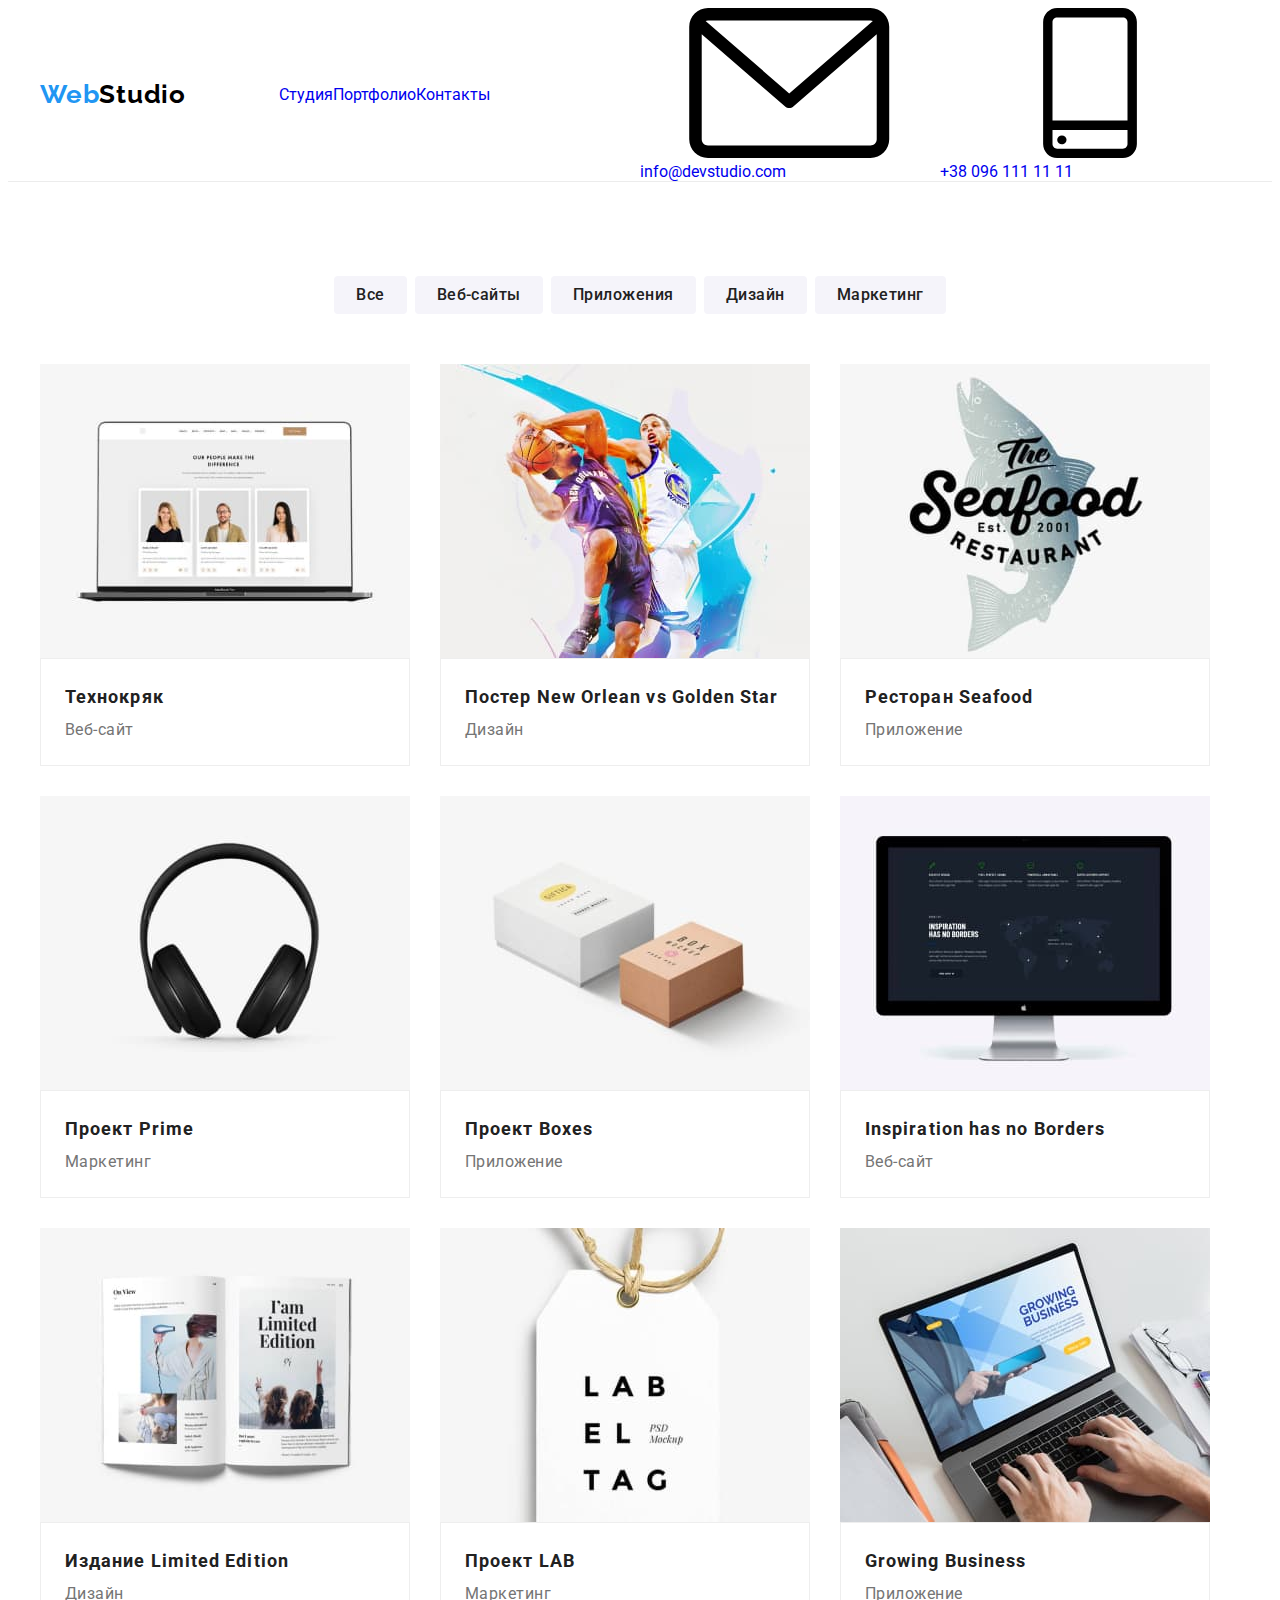
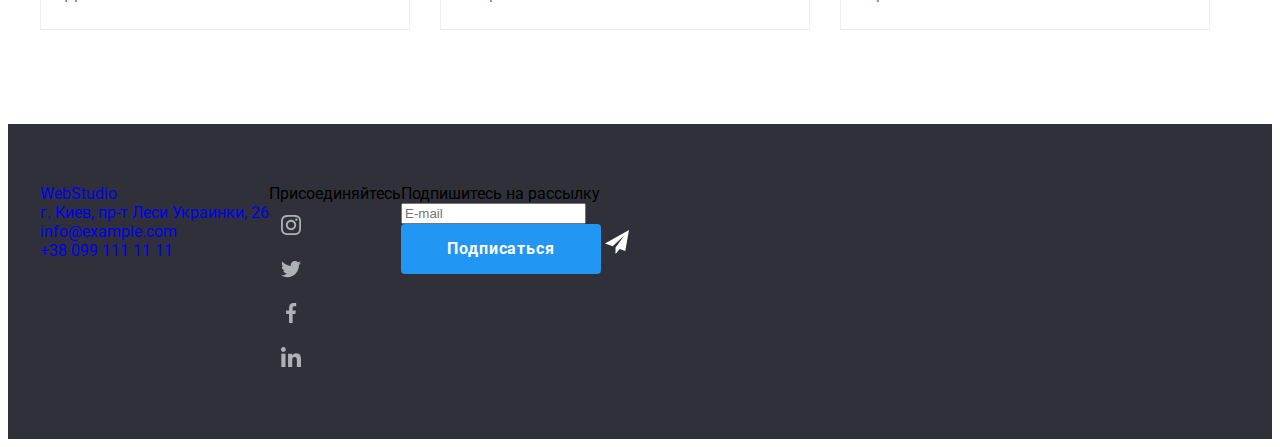
==== portfolio.html @ 77efde76 "gives names to classes according to BEM in index.html" ====
<!DOCTYPE html>
<html lang="en">
  <head>
    <meta charset="UTF-8" />
    <meta name="viewport" content="width=device-width, initial-scale=1.0" />
    <title>Portfolio</title>
    <link rel="preconnect" href="https://fonts.gstatic.com" />
    <link
      href="https://fonts.googleapis.com/css2?family=Raleway:wght@700&family=Roboto:wght@400;500;700;900&display=swap"
      rel="stylesheet"
    />
    <link
      rel="stylesheet"
      href="https://cdnjs.cloudflare.com/ajax/libs/modern-normalize/1.0.0/modern-normalize.min.css"
      integrity="sha512-ISS7cAi1PEhQ8jnbJpJZMd29NlhNj4AWYyLOSp2CE/CsHxTCu+r+t0D2yoJudVrd0/8fTVPUVDzY5Tvli75u/g=="
      crossorigin="anonymous"
    />
    <link rel="stylesheet" href="css/styles.css" />
  </head>
  <body>
    <!--Header-->
    <header class="header">
      <div class="container">
        <nav class="site-nav">
          <a href="index.html" class="logo"><span>Web</span>Studio</a>
          <ul class="site-nav-list">
            <li class="site-nav-list-item">
              <a href="index.html" class="site-nav-link">Студия</a>
            </li>
            <li class="site-nav-list-item">
              <a href="portfolio.html" class="site-nav-link is-current"
                >Портфолио</a
              >
            </li>
            <li class="site-nav-list-item">
              <a href="#" class="site-nav-link">Контакты</a>
            </li>
          </ul>
        </nav>
        <ul class="contact-list">
          <li class="contact-list-item">
            <a href="mailto:info@devstudio.com" class="contact-mail">
              <svg class="contact-icon">
                <use href="./images/sprite.svg#icon-envelope"></use>
              </svg>
              <p>info@devstudio.com</p></a
            >
          </li>
          <li class="contact-list-item">
            <a href="tel:+380961111111" class="contact-num"
              ><svg class="contact-icon">
                <use href="./images/sprite.svg#icon-smartphone"></use>
              </svg>
              <p>+38 096 111 11 11</p></a
            >
          </li>
        </ul>
      </div>
    </header>
    <!--Main-->
    <main class="portfolio-main">
      <!--Our examples of work-->
      <section class="section examples">
        <div class="container">
          <div class="selector-list-wrapper">
            <ul class="selector-list">
              <li class="item">
                <button class="button-selector" type="button">Все</button>
              </li>
              <li class="item">
                <button class="button-selector" type="button">Веб-сайты</button>
              </li>
              <li class="item">
                <button class="button-selector" type="button">
                  Приложения
                </button>
              </li>
              <li class="item">
                <button class="button-selector" type="button">Дизайн</button>
              </li>
              <li class="item">
                <button class="button-selector" type="button">Маркетинг</button>
              </li>
            </ul>
          </div>

          <ul class="examples-list">
            <li class="examples-list-item">
              <a href="#" class="examples-link">
                <div class="examples-link-wrapper">
                  <img
                    src="images/portfolio/poster1.jpg"
                    alt="Ноутбук с открытой страницей веб-сайта"
                    width="370"
                    height="294"
                  />
                  <div class="examples-link-overlay">
                    <p class="examples-link-text">
                      Технокряк это современная площадка распространения
                      коронавируса. Компании используют эту платформу для
                      цифрового шпионажа и атак на защищённые сервера
                      конкурентов.
                    </p>
                  </div>
                </div>

                <div class="examples-description-wrapper">
                  <h2 class="examples-title">Технокряк</h2>
                  <p class="examples-desc">Веб-сайт</p>
                </div>
              </a>
            </li>
            <li class="examples-list-item">
              <a href="#" class="examples-link">
                <div class="examples-link-wrapper">
                  <img
                    src="images/portfolio/poster2.jpg"
                    alt="Баскетболисты"
                    width="370"
                    height="294"
                  />
                  <div class="examples-link-overlay">
                    <p class="examples-link-text">
                      Технокряк это современная площадка распространения
                      коронавируса. Компании используют эту платформу для
                      цифрового шпионажа и атак на защищённые сервера
                      конкурентов.
                    </p>
                  </div>
                </div>

                <div class="examples-description-wrapper">
                  <h2 class="examples-title">
                    Постер New Orlean vs Golden Star
                  </h2>
                  <p class="examples-desc">Дизайн</p>
                </div>
              </a>
            </li>
            <li class="examples-list-item">
              <a href="#" class="examples-link">
                <div class="examples-link-wrapper">
                  <img
                    src="images/portfolio/poster3.jpg"
                    alt="Логотип ресторана"
                    width="370"
                    height="294"
                  />
                  <div class="examples-link-overlay">
                    <p class="examples-link-text">
                      Технокряк это современная площадка распространения
                      коронавируса. Компании используют эту платформу для
                      цифрового шпионажа и атак на защищённые сервера
                      конкурентов.
                    </p>
                  </div>
                </div>

                <div class="examples-description-wrapper">
                  <h2 class="examples-title">Ресторан Seafood</h2>
                  <p class="examples-desc">Приложение</p>
                </div>
              </a>
            </li>
            <li class="examples-list-item">
              <a href="#" class="examples-link">
                <div class="examples-link-wrapper">
                  <img
                    src="images/portfolio/poster4.jpg"
                    alt="Наушники"
                    width="370"
                    height="294"
                  />
                  <div class="examples-link-overlay">
                    <p class="examples-link-text">
                      Технокряк это современная площадка распространения
                      коронавируса. Компании используют эту платформу для
                      цифрового шпионажа и атак на защищённые сервера
                      конкурентов.
                    </p>
                  </div>
                </div>

                <div class="examples-description-wrapper">
                  <h2 class="examples-title">Проект Prime</h2>
                  <p class="examples-desc">Маркетинг</p>
                </div>
              </a>
            </li>
            <li class="examples-list-item">
              <a href="#" class="examples-link">
                <div class="examples-link-wrapper">
                  <img
                    src="images/portfolio/poster5.jpg"
                    alt="Две коробки"
                    width="370"
                    height="294"
                  />
                  <div class="examples-link-overlay">
                    <p class="examples-link-text">
                      Технокряк это современная площадка распространения
                      коронавируса. Компании используют эту платформу для
                      цифрового шпионажа и атак на защищённые сервера
                      конкурентов.
                    </p>
                  </div>
                </div>

                <div class="examples-description-wrapper">
                  <h2 class="examples-title">Проект Boxes</h2>
                  <p class="examples-desc">Приложение</p>
                </div>
              </a>
            </li>
            <li class="examples-list-item">
              <a href="#" class="examples-link">
                <div class="examples-link-wrapper">
                  <img
                    src="images/portfolio/poster6.jpg"
                    alt="Компьтер с открытой страницей веб-сайта"
                    width="370"
                    height="294"
                  />
                  <div class="examples-link-overlay">
                    <p class="examples-link-text">
                      Технокряк это современная площадка распространения
                      коронавируса. Компании используют эту платформу для
                      цифрового шпионажа и атак на защищённые сервера
                      конкурентов.
                    </p>
                  </div>
                </div>

                <div class="examples-description-wrapper">
                  <h2 class="examples-title" lang="eng">
                    Inspiration has no Borders
                  </h2>
                  <p class="examples-desc">Веб-сайт</p>
                </div>
              </a>
            </li>
            <li class="examples-list-item">
              <a href="#" class="examples-link">
                <div class="examples-link-wrapper">
                  <img
                    src="images/portfolio/poster7.jpg"
                    alt="Журнал"
                    width="370"
                    height="294"
                  />
                  <div class="examples-link-overlay">
                    <p class="examples-link-text">
                      Технокряк это современная площадка распространения
                      коронавируса. Компании используют эту платформу для
                      цифрового шпионажа и атак на защищённые сервера
                      конкурентов.
                    </p>
                  </div>
                </div>

                <div class="examples-description-wrapper">
                  <h2 class="examples-title">Издание Limited Edition</h2>
                  <p class="examples-desc">Дизайн</p>
                </div>
              </a>
            </li>
            <li class="examples-list-item">
              <a href="# " class="examples-link">
                <div class="examples-link-wrapper">
                  <img
                    src="images/portfolio/poster8.jpg"
                    alt="Логотип проекта"
                    width="370"
                    height="294"
                  />
                  <div class="examples-link-overlay">
                    <p class="examples-link-text">
                      Технокряк это современная площадка распространения
                      коронавируса. Компании используют эту платформу для
                      цифрового шпионажа и атак на защищённые сервера
                      конкурентов.
                    </p>
                  </div>
                </div>

                <div class="examples-description-wrapper">
                  <h2 class="examples-title">Проект LAB</h2>
                  <p class="examples-desc">Маркетинг</p>
                </div>
              </a>
            </li>
            <li class="examples-list-item">
              <a href="#" class="examples-link">
                <div class="examples-link-wrapper">
                  <img
                    src="images/portfolio/poster9.jpg"
                    alt="Пользователь за работой с приложением"
                    width="370"
                    height="294"
                  />
                  <div class="examples-link-overlay">
                    <p class="examples-link-text">
                      Технокряк это современная площадка распространения
                      коронавируса. Компании используют эту платформу для
                      цифрового шпионажа и атак на защищённые сервера
                      конкурентов.
                    </p>
                  </div>
                </div>

                <div class="examples-description-wrapper">
                  <h2 class="examples-title" lang="en">Growing Business</h2>
                  <p class="examples-desc">Приложение</p>
                </div>
              </a>
            </li>
          </ul>
        </div>
      </section>
    </main>
    <!--Footer-->
    <footer class="footer">
      <div class="container footer-wrapper">
        <div class="footer-contacts-wrapper">
          <a class="footer-logo" href="index.html"><span>Web</span>Studio</a>
          <address class="address">
            <ul class="contacts-info">
              <li class="item">
                <a
                  href="https://goo.gl/maps/7gXkQdSNCJbNH52J9"
                  target="_blank"
                  rel="noreferrer noopener"
                  class="location"
                  >г. Киев, пр-т Леси Украинки, 26</a
                >
              </li>
              <li class="item">
                <a href="mailto:info@example.com" class="contact-item"
                  >info@example.com</a
                >
              </li>
              <li class="item">
                <a href="tel:+380991111111" class="contact-item"
                  >+38 099 111 11 11</a
                >
              </li>
            </ul>
          </address>
        </div>
        <div class="footer-social-links-wrapper">
          <p class="appeal">Присоединяйтесь</p>
          <ul class="footer-social-list">
            <li class="social-links__item">
              <a href="#" class="social-links__link"
                ><svg class="social-links__icon">
                  <use href="./images/sprite.svg#icon-instagram"></use>
                </svg>
              </a>
            </li>
            <li class="social-links__item">
              <a href="#" class="social-links__link"
                ><svg class="social-links__icon">
                  <use href="./images/sprite.svg#icon-twitter"></use>
                </svg>
              </a>
            </li>
            <li class="social-links__item">
              <a href="#" class="social-links__link"
                ><svg class="social-links__icon">
                  <use href="./images/sprite.svg#icon-facebook"></use>
                </svg>
              </a>
            </li>
            <li class="social-links__item">
              <a href="#" class="social-links__link"
                ><svg class="social-links__icon">
                  <use href="./images/sprite.svg#icon-linkedin"></use>
                </svg>
              </a>
            </li>
          </ul>
        </div>
        <div class="footer-form-wrapper">
          <label class="input-email-field">
            <p class="appeal">Подпишитесь на рассылку</p>
            <input type="mail" name="mail" class="mail" placeholder="E-mail"
          /></label>
          <div class="footer-btn-wrapper">
            <button type="submit" class="button footer-btn">Подписаться</button>
            <svg class="icon-send" width="24" height="24">
              <use href="./images/sprite.svg#icon-send"></use>
            </svg>
          </div>
        </div>
      </div>
    </footer>
  </body>
</html>
---- css/styles.css ----
:root {
  --main-font: 'Roboto', sans-serif;
  --secondary-font: 'Raleway', sans-serif;
  --main-text-color: #212121;
  --secondary-text-color: #757575;
  --accent-color: #2196f3;
}

/*================================================BODY=================================================*/
body {
  font-family: var(--main-font);
  font-style: normal;
  background-color: #ffffff;
}

a {
  text-decoration: none;
}

ul,
ol {
  list-style-type: none;
  padding: 0;
  margin: 0;
}

h1,
h2,
h3,
h4,
h5,
h6,
p {
  margin: 0;
}

img {
  display: block;
}

.address {
  font-style: normal;
}

/*================================================COMPONENTS===============================================*/
.section {
  padding-top: 94px;
  padding-bottom: 94px;
}
.section__title {
  font-weight: 700;
  font-size: 36px;
  line-height: 1.17;
  text-align: center;
  letter-spacing: 0.03em;
  color: var(--main-text-color);
}

.container {
  width: 1200px;
  padding: 0 15px;
  margin: 0 auto;
}

/*================================================HEADER===============================================*/
.header .container {
  display: flex;
  align-items: center;
}

.site-nav {
  display: flex;
  align-items: center;
}

.site-nav-list {
  display: flex;
  align-items: center;
}

.header .logo {
  margin-right: 93px;
}

.site-nav-list__item:not(:last-child),
.contact-list__item:not(:last-child) {
  margin-right: 50px;
}

.logo {
  font-family: var(--secondary-font);
  font-weight: 700;
  font-size: 26px;
  line-height: 1.19;
  letter-spacing: 0.03em;
  color: #000000;
}

.logo > span {
  color: var(--accent-color);
}

.site-nav__link.site-nav__link--is-current {
  color: var(--accent-color);

  position: relative;
}

.site-nav__link.site-nav__link--is-current::after {
  content: '';

  position: absolute;
  left: 0;
  bottom: 0;

  display: block;
  width: 100%;
  height: 4px;
  border-radius: 2px;
  background-color: var(--accent-color);
}

.site-nav__link {
  display: block;
  padding-top: 32px;
  padding-bottom: 32px;

  font-weight: 500;
  font-size: 14px;
  line-height: 1.14;
  letter-spacing: 0.02em;
  color: var(--main-text-color);

  transition: 250ms cubic-bezier(0.4, 0, 0.2, 1);
}

.site-nav__link:hover,
.site-nav__link:focus,
.contact-list__mail:hover,
.contact-list__mail:focus,
.contact-list__num:hover,
.contact-list__num:focus {
  color: var(--accent-color);
}

.contact-list {
  display: flex;
  align-items: center;
  margin-left: auto;
}

.contact-list__icon {
  width: 16px;
  height: 12px;
  margin-right: 10px;

  fill: var(--secondary-text-color);

  transition: fill 250ms cubic-bezier(0.4, 0, 0.2, 1);
}
.contact-list__mail:hover .contact-list__icon,
.contact-list__mail:focus .contact-list__icon,
.contact-list__num:hover .contact-list__icon,
.contact-list__num:focus .contact-list__icon {
  fill: var(--accent-color);
}
.contact-list__mail,
.contact-list__num {
  display: flex;
  align-items: center;

  font-weight: 500;
  font-size: 14px;
  line-height: 1.14;
  letter-spacing: 0.02em;
  color: var(--secondary-text-color);

  transition: 250ms cubic-bezier(0.4, 0, 0.2, 1);
}

/*======================================================HERO====================================*/
.hero {
  padding: 200px 0;
  max-width: 1600px;
  margin-right: auto;
  margin-left: auto;
  background-color: #2f303a;
  background-image: linear-gradient(
      rgba(47, 48, 58, 0.4),
      rgba(47, 48, 58, 0.4)
    ),
    url('../images/hero.jpg');
  background-repeat: no-repeat;
  background-size: cover;
}

.hero .container {
  display: flex;
  flex-wrap: wrap;
  justify-content: center;
}

.hero__title {
  width: 100%;
  margin-bottom: 30px;

  font-weight: 900;
  font-size: 44px;
  line-height: 1.36;
  text-align: center;
  letter-spacing: 0.06em;
  text-transform: uppercase;
  color: #ffffff;
}

.button {
  min-width: 200px;
  padding: 10px 32px;
  border-radius: 4px;
  cursor: pointer;
  border: none;

  font-family: var(--main-font);
  font-weight: 700;
  font-size: 16px;
  line-height: 1.87;
  text-align: center;
  letter-spacing: 0.06em;
  color: #ffffff;
  background-color: var(--accent-color);
}

.backdrop {
  position: fixed;
  top: 0;
  left: 0;
  z-index: 100;

  width: 100%;
  height: 100%;

  background-color: rgba(0, 0, 0, 0.1);
  opacity: 1;
  visibility: visible;

  transition: opacity 250ms cubic-bezier(0.4, 0, 0.2, 1);
}

.backdrop.is-hidden {
  opacity: 0;
  visibility: hidden;
  pointer-events: none;
}

.backdrop.is-hidden .modal {
  transform: translate(-50%, -50%) scale(1.2);
}

.modal {
  position: absolute;
  top: 50%;
  left: 50%;
  transform: translate(-50%, -50%);
  /* 
  width: 528px;
  min-height: 581px; */

  background-color: #ffffff;
  box-shadow: 0px 1px 3px rgba(0, 0, 0, 0.12), 0px 1px 1px rgba(0, 0, 0, 0.14),
    0px 2px 1px rgba(0, 0, 0, 0.2);
  border-radius: 4px;

  transform: translate(-50%, -50%) scale(1);

  transition: transform 250ms cubic-bezier(0.4, 0, 0.2, 1);
}

.close-btn {
  position: absolute;
  top: 8px;
  right: 8px;

  display: flex;
  justify-content: center;
  align-items: center;

  width: 30px;
  height: 30px;
  border: 1px solid #afb1b8;
  background-color: #fff;
  border-radius: 50%;
  cursor: pointer;
}

.close-btn__icon {
  fill: #000000;

  transition: 250ms cubic-bezier(0.4, 0, 0.2, 1);
}

.close-btn:hover .close-btn__icon,
.close-btn:focus .close-btn__icon {
  fill: var(--accent-color);
}

.submit {
  filter: drop-shadow(0px 4px 4px rgba(0, 0, 0, 0.25));
}
/*--------------FORM-------------*/
.modal__form {
  padding: 40px;
}

.modal__form-appeal {
  display: inline-block;
  margin-bottom: 12px;

  font-family: var(--main-font);
  font-weight: 700;
  font-size: 20px;
  line-height: 1.15;
  text-align: center;
  letter-spacing: 0.03em;

  color: var(--main-text-color);
}

.modal__form-field {
  display: block;
  margin-bottom: 10px;
}

.modal__form-label {
  display: block;
  margin-bottom: 4px;

  font-family: var(--main-font);
  font-weight: 400;
  font-size: 12px;
  line-height: 1.17;
  letter-spacing: 0.01em;

  color: var(--secondary-text-color);
}

.modal__form-input {
  display: block;
  width: 100%;
  height: 40px;
  padding-left: 42px;

  border: 1px solid rgba(33, 33, 33, 0.2);
  border-radius: 4px;

  transition: 250ms cubic-bezier(0.4, 0, 0.2, 1);
}

.modal__form-input:focus,
.modal__form-comment:focus {
  outline: none;
  border: 1px solid var(--accent-color);
}

.modal__form-input-wrapper {
  position: relative;
}

.modal__form-icon {
  position: absolute;
  top: 11px;
  left: 12px;

  fill: var(--main-text-color);

  transition: fill 250ms cubic-bezier(0.4, 0, 0.2, 1);
}

.modal__form-input:focus + .modal__form-icon,
.modal__form-input:hover + .modal__form-icon {
  fill: var(--accent-color);
}

.modal__form-comment {
  width: 100%;
  height: 120px;
  padding: 12px 16px;
  resize: none;
  vertical-align: top;

  border: 1px solid rgba(33, 33, 33, 0.2);
  border-radius: 4px;

  transition: 250ms cubic-bezier(0.4, 0, 0.2, 1);
}

.modal__form-comment::placeholder {
  font-family: var(--main-font);
  font-weight: 400;
  font-size: 14px;
  line-height: 1.17;
  letter-spacing: 0.01em;

  color: rgba(117, 117, 117, 0.5);
}

.submit-wrapper {
  display: flex;
  align-items: center;
  justify-content: center;
}

.modal__form-field.modal__checkbox {
  display: flex;
  align-items: center;
  margin-bottom: 30px;
  padding-right: 12px;
  padding-left: 12px;
}

.modal__checkbox-icon {
  position: absolute;
  width: 16px;
  height: 15px;
  border: 2px solid var(--main-text-color);
  border-radius: 2px;
}

.modal__checkbox:checked + .modal__checkbox-icon {
  border-color: var(--accent-color);
  background-image: url('../images/icon_check.svg');
  box-sizing: contain;
  background-origin: border-box;
}

/* for better visual reception */
.modal__checkbox:focus + .modal__checkbox-icon {
  outline: 2px solid var(--accent-color);
}

.modal__checkbox-label {
  display: inline-block;
  margin-left: 23px;

  font-family: (var(--main-font));
  font-weight: 400;
  font-size: 14px;
  line-height: 1.71;
  letter-spacing: 0.03em;

  color: var(--secondary-text-color);
}

.modal__checkbox-link {
  text-decoration-line: underline;
  color: var(--accent-color);
  text-decoration-skip-ink: none;
}

/*======================================================FEATURES====================================*/
.features__list {
  display: flex;
}

.features__list-item:not(:last-child) {
  margin-right: 30px;
}
.visually-hidden {
  position: absolute;
  width: 1px;
  height: 1px;
  margin: -1px;
  border: 0;
  padding: 0;

  white-space: nowrap;
  clip-path: inset(100%);
  clip: rect(0 0 0 0);
  overflow: hidden;
}

.features__title {
  margin-bottom: 10px;

  font-weight: 700;
  font-size: 14px;
  line-height: 1.14;
  letter-spacing: 0.03em;
  text-transform: uppercase;
  color: var(--main-text-color);
}

.features__description {
  font-weight: 400;
  font-size: 14px;
  line-height: 1.71;
  letter-spacing: 0.03em;
  color: var(--secondary-text-color);
}

.features__list-item-background {
  display: flex;
  justify-content: center;
  align-items: center;
  width: 270px;
  height: 120px;
  background-color: #f5f4fa;
  margin-bottom: 30px;
}

/*=====================================================WHAT WE ARE DOING====================================*/
.gallery {
  padding-bottom: 94px;
}

.gallery__list {
  display: flex;
  margin-top: 50px;
}

.gallery__list-item:not(:last-child) {
  margin-right: 30px;
}

.gallery__list-item {
  display: block;
  position: relative;
}

.gallery__list-item-overlay {
  display: block;
  position: absolute;

  width: 100%;
  height: 70px;
  left: 0;
  bottom: 0;

  background-color: rgb(47, 48, 58, 0.8);
}

.gallery__list-item-text {
  font-family: (var(--main-font));
  font-weight: 700;
  font-size: 14px;
  line-height: 1.14;
  text-align: center;
  letter-spacing: 0.03em;
  text-transform: uppercase;

  color: #ffffff;

  display: block;
  padding-top: 27px;
  padding-bottom: 27px;
}

/*=====================================================OUR TEAM====================================*/

.team {
  background-color: #f5f4fa;
}

.team__list {
  display: flex;
  margin-top: 50px;
}

.team__list > .team__list-item:not(:last-child) {
  margin-right: 30px;
}

.team__list > .team__list-item {
  background: #ffffff;
  box-shadow: 0px 1px 3px rgba(0, 0, 0, 0.12), 0px 1px 1px rgba(0, 0, 0, 0.14),
    0px 2px 1px rgba(0, 0, 0, 0.2);
  border-radius: 0px 0px 4px 4px;
}

.team__description-wrapper {
  padding: 30px 0;
}

.team__title {
  font-weight: 500;
  font-size: 16px;
  line-height: 1.19;
  text-align: center;
  letter-spacing: 0.03em;
  color: var(--main-text-color);
}

.team__desc {
  margin-top: 10px;

  font-weight: 400;
  font-size: 16px;
  line-height: 1.19;
  text-align: center;
  letter-spacing: 0.03em;
  color: var(--secondary-text-color);
}

.social-links {
  display: flex;
  align-items: center;
  justify-content: center;
  margin-top: 16px;
}

.social-links__link {
  display: flex;
  justify-content: center;
  align-items: center;
  width: 44px;
  height: 44px;
  border-radius: 50%;

  transition: background-color 250ms cubic-bezier(0.4, 0, 0.2, 1);
}

.social-links__item:not(:last-child) {
  margin-right: 10px;
}

.social-links__link:hover,
.social-links__link:focus {
  background-color: var(--accent-color);
}

.social-links__icon {
  width: 20px;
  height: 20px;
  fill: #afb1b8;

  transition: fill 250ms cubic-bezier(0.4, 0, 0.2, 1);
}

.social-links__link:hover .social-links__icon,
.social-links__link:focus .social-links__icon {
  fill: #ffffff;
}

/* ====================================================== OUR CLIENTS ===========================*/
.clients__list {
  display: flex;
  justify-content: space-between;
  align-items: center;
  margin-top: 50px;
}

.cliens__list-link {
  display: flex;
  justify-content: center;
  align-items: center;
  width: 170px;
  height: 90px;
  border: 1px solid #afb1b8;
  border-radius: 3px;

  transition: border 250ms cubic-bezier(0.4, 0, 0.2, 1);
}

.cliens__list-link:hover,
.cliens__list-link:focus {
  border: 1px solid var(--accent-color);
}

.clients-logo {
  fill: #afb1b8;

  transition: fill 250ms cubic-bezier(0.4, 0, 0.2, 1);
}

.cliens__list-link:hover .clients-logo,
.cliens__list-link:focus .clients-logo {
  fill: var(--accent-color);
}

/*=====================================================FOOTER====================================*/
.footer {
  padding-top: 60px;
  padding-bottom: 60px;
  background-color: #2f303a;
}
.address__list {
  padding-top: 20px;
}
.address__list > .address__list-item:not(:last-child) {
  margin-bottom: 9px;
}
.footer__logo {
  font-family: var(--secondary-font);
  font-weight: 700;
  font-size: 26px;
  line-height: 1.19;
  letter-spacing: 0.03em;
  color: #ffffff;
}

.footer__logo > span {
  color: var(--accent-color);
}

.address__location {
  font-family: var(--main-font);
  font-weight: 400;
  font-size: 14px;
  line-height: 1.71;
  letter-spacing: 0.03em;
  color: #ffffff;
}

.address__info {
  font-family: var(--main-font);
  font-weight: 400;
  font-size: 14px;
  line-height: 1.71;
  letter-spacing: 0.03em;
  color: rgba(255, 255, 255, 0.6);
}

.footer-wrapper {
  display: flex;
  align-items: baseline;
}

.footer__contacts-wrapper {
  margin-right: 70px;
}

.footer__social-list {
  display: flex;
  padding-top: 20px;
}
.footer__social-list .social-links__link {
  background-color: rgba(255, 255, 255, 10%);

  transition: background-color 250ms cubic-bezier(0.4, 0, 0.2, 1);
}

.footer__social-list .social-links__link:hover,
.footer__social-list .social-links__link:focus {
  background-color: var(--accent-color);
}

.footer__social-list .social-links__icon {
  fill: #ffffff;
}

.footer__appeal {
  font-weight: 700;
  font-size: 14px;
  line-height: 1.14;
  letter-spacing: 0.03em;
  text-transform: uppercase;

  color: #ffffff;
}

.footer__form-wrapper {
  margin-left: 93px;
  display: flex;
  align-items: flex-end;
}

.footer__mail {
  display: block;
  margin-top: 20px;
  padding: 15px 16px;
  width: 358px;
  height: 50px;

  border: 1px solid rgba(255, 255, 255, 0.3);
  filter: drop-shadow(0px 4px 4px rgba(0, 0, 0, 0.15));
  border-radius: 4px;

  background-color: #2f303a;
}

.footer__mail::placeholder {
  font-family: var(--main-font);
  font-weight: 400;
  font-size: 16px;
  line-height: 1.25;
  letter-spacing: 0.03em;

  color: rgba(255, 255, 255, 0.6);
}

.footer__btn {
  margin-left: 12px;
  height: 50px;
  padding: 10px 28px;
  text-align: start;
}

.footer__btn-wrapper {
  position: relative;
}

.footer__icon-send {
  position: absolute;
  top: 13px;
  right: 28px;
}

/*=======================================================PORTFOLIO================================*/
.section-examples {
  padding-top: 94px;
  padding-bottom: 94px;
}

.selector-list {
  display: flex;
}

.selector-list > .item:not(:last-child) {
  margin-right: 8px;
}

.selector-list-wrapper {
  display: flex;
  justify-content: center;
  margin-bottom: 50px;
}

.button-selector {
  padding: 6px 22px;
  border-radius: 4px;
  border: none;
  cursor: pointer;

  font-family: var(--main-font);
  font-weight: 500;
  font-size: 16px;
  line-height: 1.62;
  text-align: center;
  letter-spacing: 0.03em;
  color: var(--main-text-color);
  background-color: #f5f4fa;

  transition: background-color 250ms cubic-bezier(0.4, 0, 0.2, 1),
    color 250ms cubic-bezier(0.4, 0, 0.2, 1);
}

.button-selector:hover,
.button-selector:focus {
  color: #ffffff;
  background-color: var(--accent-color);
}

.examples-list {
  display: flex;
  flex-wrap: wrap;
}

.examples-list-item {
  width: 370px;
  margin-right: 30px;
  margin-bottom: 30px;
}

.examples-link:hover,
.examples-link:focus {
  display: block;
  box-shadow: 0px 1px 1px rgba(0, 0, 0, 0.12), 0px 4px 4px rgba(0, 0, 0, 0.06),
    1px 4px 6px rgba(0, 0, 0, 0.16);
}

.examples-link:hover .examples-link-overlay,
.examples-link:focus .examples-link-overlay {
  transform: translateY(0);
}

.examples-list-item:nth-child(3n) {
  margin-right: 0;
}

.examples-list-item:nth-last-child(-n + 3) {
  margin-bottom: 0;
}

.examples-link-wrapper {
  position: relative;
  overflow: hidden;
}

.examples-link-overlay {
  position: absolute;
  width: 100%;
  height: 100%;
  top: 0;
  left: 0;
  background-color: rgba(33, 150, 243, 0.9);
  transform: translateY(100%);
  transition: transform 250ms cubic-bezier(0.4, 0, 0.2, 1);
}

.examples-link-text {
  display: block;
  padding: 63px 24px;

  font-family: var(--main-font);
  font-weight: 400;
  font-size: 18px;
  line-height: 1.56;
  letter-spacing: 0.03em;

  color: #ffffff;
}

.examples-title {
  font-weight: 700;
  font-size: 18px;
  line-height: 2;
  letter-spacing: 0.06em;
  color: var(--main-text-color);
}

.examples-desc {
  font-weight: 400;
  font-size: 16px;
  line-height: 1.87;
  letter-spacing: 0.03em;
  color: var(--secondary-text-color);
}

.examples-description-wrapper {
  padding: 20px 24px;
  border: 1px solid #eeeeee;
}

.portfolio-main {
  border-top: 1px solid #ececec;
}
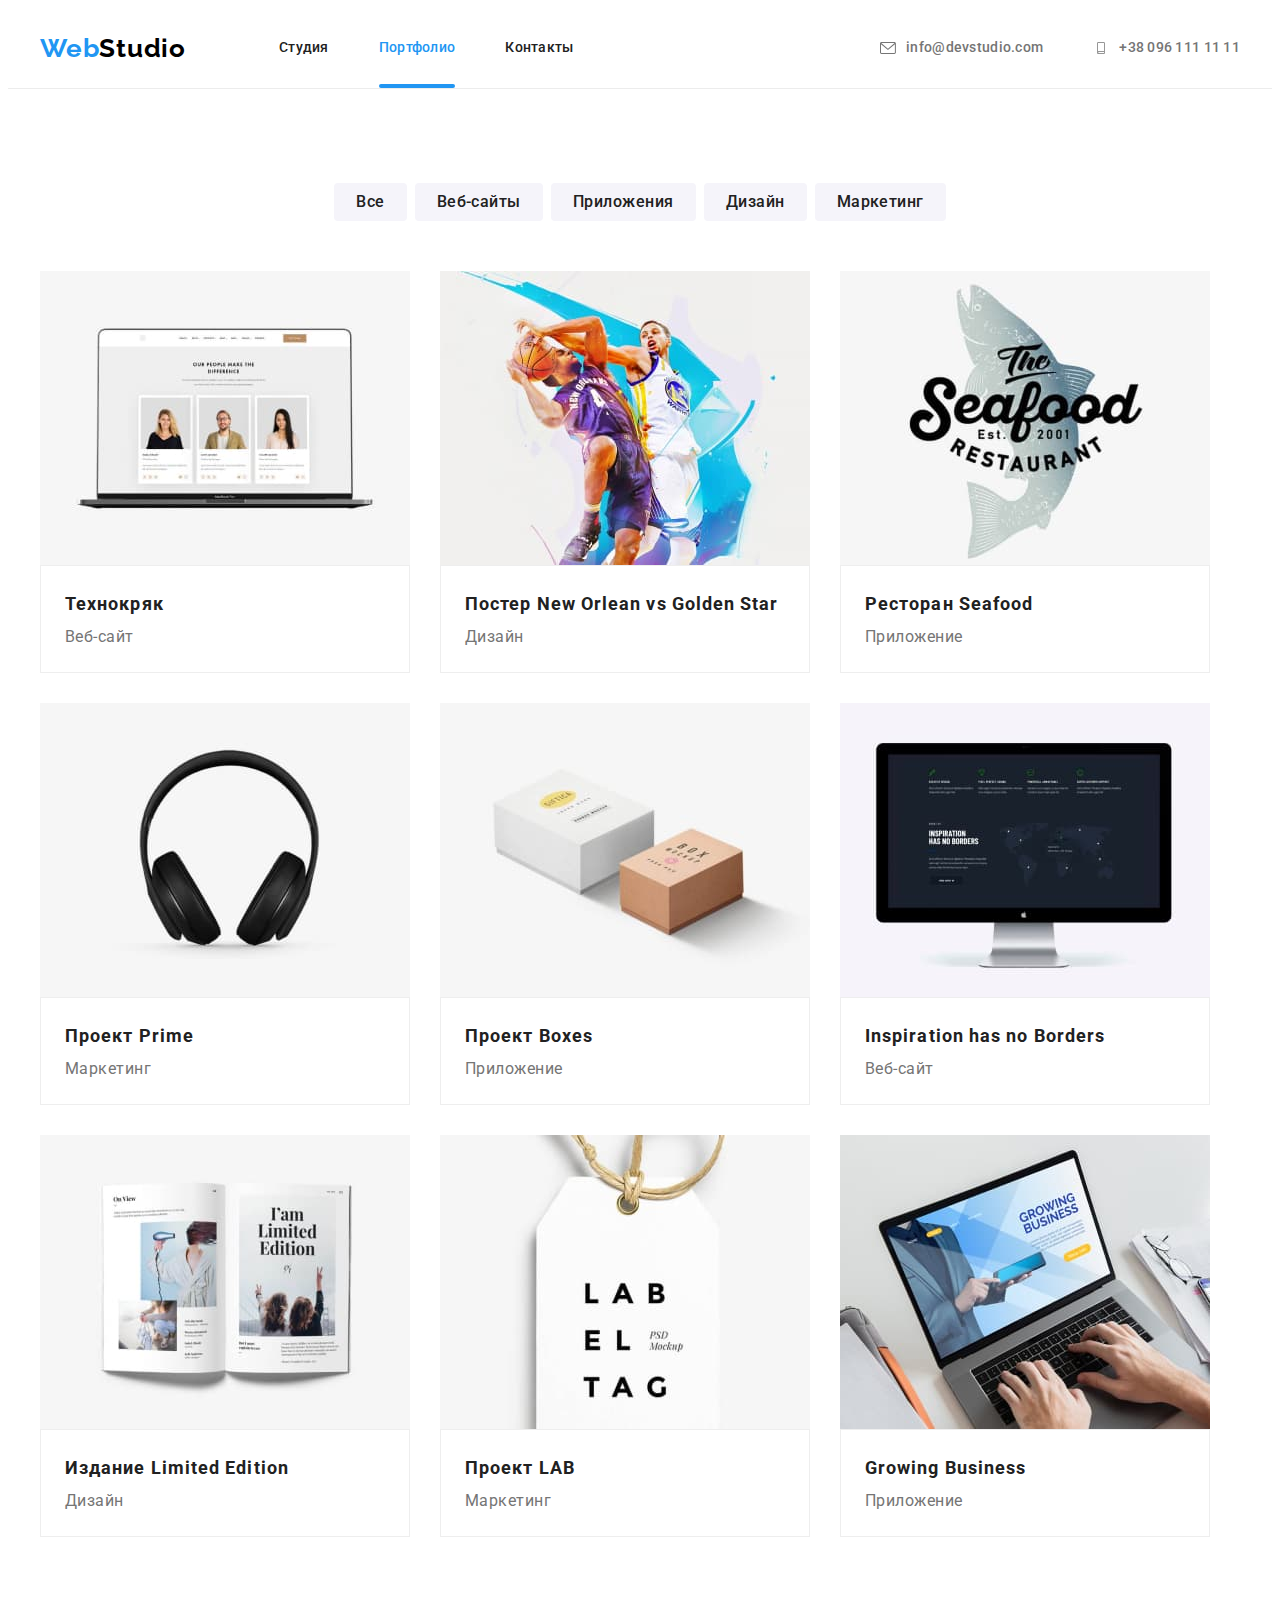
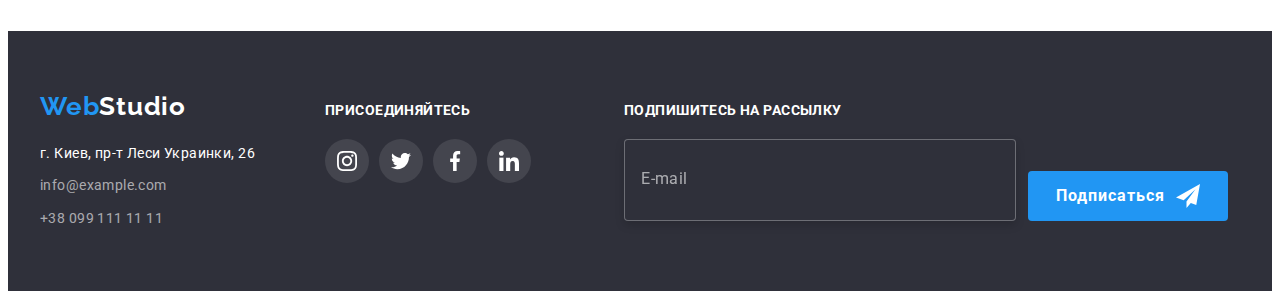
==== commit 2d2e788b: "gives names to classes according to BEM in portfolio.html" ====
--- a/portfolio.html
+++ b/portfolio.html
@@ -24,31 +24,33 @@
         <nav class="site-nav">
           <a href="index.html" class="logo"><span>Web</span>Studio</a>
           <ul class="site-nav-list">
-            <li class="site-nav-list-item">
-              <a href="index.html" class="site-nav-link">Студия</a>
-            </li>
-            <li class="site-nav-list-item">
-              <a href="portfolio.html" class="site-nav-link is-current"
+            <li class="site-nav-list__item">
+              <a href="index.html" class="site-nav__link">Студия</a>
+            </li>
+            <li class="site-nav-list__item">
+              <a
+                href="portfolio.html"
+                class="site-nav__link site-nav__link--is-current"
                 >Портфолио</a
               >
             </li>
-            <li class="site-nav-list-item">
-              <a href="#" class="site-nav-link">Контакты</a>
+            <li class="site-nav-list__item">
+              <a href="#" class="site-nav__link">Контакты</a>
             </li>
           </ul>
         </nav>
         <ul class="contact-list">
-          <li class="contact-list-item">
-            <a href="mailto:info@devstudio.com" class="contact-mail">
-              <svg class="contact-icon">
+          <li class="contact-list__item">
+            <a href="mailto:info@devstudio.com" class="contact-list__mail">
+              <svg class="contact-list__icon">
                 <use href="./images/sprite.svg#icon-envelope"></use>
               </svg>
               <p>info@devstudio.com</p></a
             >
           </li>
-          <li class="contact-list-item">
-            <a href="tel:+380961111111" class="contact-num"
-              ><svg class="contact-icon">
+          <li class="contact-list__item">
+            <a href="tel:+380961111111" class="contact-list__num"
+              ><svg class="contact-list__icon">
                 <use href="./images/sprite.svg#icon-smartphone"></use>
               </svg>
               <p>+38 096 111 11 11</p></a
@@ -62,255 +64,255 @@
       <!--Our examples of work-->
       <section class="section examples">
         <div class="container">
-          <div class="selector-list-wrapper">
-            <ul class="selector-list">
-              <li class="item">
+          <div class="selector__list-wrapper">
+            <ul class="selector__list">
+              <li class="selector__list-item">
                 <button class="button-selector" type="button">Все</button>
               </li>
-              <li class="item">
+              <li class="selector__list-item">
                 <button class="button-selector" type="button">Веб-сайты</button>
               </li>
-              <li class="item">
+              <li class="selector__list-item">
                 <button class="button-selector" type="button">
                   Приложения
                 </button>
               </li>
-              <li class="item">
+              <li class="selector__list-item">
                 <button class="button-selector" type="button">Дизайн</button>
               </li>
-              <li class="item">
+              <li class="selector__list-item">
                 <button class="button-selector" type="button">Маркетинг</button>
               </li>
             </ul>
           </div>
 
-          <ul class="examples-list">
-            <li class="examples-list-item">
-              <a href="#" class="examples-link">
-                <div class="examples-link-wrapper">
+          <ul class="examples__list">
+            <li class="examples__list-item">
+              <a href="#" class="examples__link">
+                <div class="examples__link-wrapper">
                   <img
                     src="images/portfolio/poster1.jpg"
                     alt="Ноутбук с открытой страницей веб-сайта"
                     width="370"
                     height="294"
                   />
-                  <div class="examples-link-overlay">
-                    <p class="examples-link-text">
-                      Технокряк это современная площадка распространения
-                      коронавируса. Компании используют эту платформу для
-                      цифрового шпионажа и атак на защищённые сервера
-                      конкурентов.
-                    </p>
-                  </div>
-                </div>
-
-                <div class="examples-description-wrapper">
-                  <h2 class="examples-title">Технокряк</h2>
-                  <p class="examples-desc">Веб-сайт</p>
-                </div>
-              </a>
-            </li>
-            <li class="examples-list-item">
-              <a href="#" class="examples-link">
-                <div class="examples-link-wrapper">
+                  <div class="examples__link-overlay">
+                    <p class="examples__link-text">
+                      Технокряк это современная площадка распространения
+                      коронавируса. Компании используют эту платформу для
+                      цифрового шпионажа и атак на защищённые сервера
+                      конкурентов.
+                    </p>
+                  </div>
+                </div>
+
+                <div class="examples__description-wrapper">
+                  <h2 class="examples__title">Технокряк</h2>
+                  <p class="examples__desc">Веб-сайт</p>
+                </div>
+              </a>
+            </li>
+            <li class="examples__list-item">
+              <a href="#" class="examples__link">
+                <div class="examples__link-wrapper">
                   <img
                     src="images/portfolio/poster2.jpg"
                     alt="Баскетболисты"
                     width="370"
                     height="294"
                   />
-                  <div class="examples-link-overlay">
-                    <p class="examples-link-text">
-                      Технокряк это современная площадка распространения
-                      коронавируса. Компании используют эту платформу для
-                      цифрового шпионажа и атак на защищённые сервера
-                      конкурентов.
-                    </p>
-                  </div>
-                </div>
-
-                <div class="examples-description-wrapper">
-                  <h2 class="examples-title">
+                  <div class="examples__link-overlay">
+                    <p class="examples__link-text">
+                      Технокряк это современная площадка распространения
+                      коронавируса. Компании используют эту платформу для
+                      цифрового шпионажа и атак на защищённые сервера
+                      конкурентов.
+                    </p>
+                  </div>
+                </div>
+
+                <div class="examples__description-wrapper">
+                  <h2 class="examples__title">
                     Постер New Orlean vs Golden Star
                   </h2>
-                  <p class="examples-desc">Дизайн</p>
-                </div>
-              </a>
-            </li>
-            <li class="examples-list-item">
-              <a href="#" class="examples-link">
-                <div class="examples-link-wrapper">
+                  <p class="examples__desc">Дизайн</p>
+                </div>
+              </a>
+            </li>
+            <li class="examples__list-item">
+              <a href="#" class="examples__link">
+                <div class="examples__link-wrapper">
                   <img
                     src="images/portfolio/poster3.jpg"
                     alt="Логотип ресторана"
                     width="370"
                     height="294"
                   />
-                  <div class="examples-link-overlay">
-                    <p class="examples-link-text">
-                      Технокряк это современная площадка распространения
-                      коронавируса. Компании используют эту платформу для
-                      цифрового шпионажа и атак на защищённые сервера
-                      конкурентов.
-                    </p>
-                  </div>
-                </div>
-
-                <div class="examples-description-wrapper">
-                  <h2 class="examples-title">Ресторан Seafood</h2>
-                  <p class="examples-desc">Приложение</p>
-                </div>
-              </a>
-            </li>
-            <li class="examples-list-item">
-              <a href="#" class="examples-link">
-                <div class="examples-link-wrapper">
+                  <div class="examples__link-overlay">
+                    <p class="examples__link-text">
+                      Технокряк это современная площадка распространения
+                      коронавируса. Компании используют эту платформу для
+                      цифрового шпионажа и атак на защищённые сервера
+                      конкурентов.
+                    </p>
+                  </div>
+                </div>
+
+                <div class="examples__description-wrapper">
+                  <h2 class="examples__title">Ресторан Seafood</h2>
+                  <p class="examples__desc">Приложение</p>
+                </div>
+              </a>
+            </li>
+            <li class="examples__list-item">
+              <a href="#" class="examples__link">
+                <div class="examples__link-wrapper">
                   <img
                     src="images/portfolio/poster4.jpg"
                     alt="Наушники"
                     width="370"
                     height="294"
                   />
-                  <div class="examples-link-overlay">
-                    <p class="examples-link-text">
-                      Технокряк это современная площадка распространения
-                      коронавируса. Компании используют эту платформу для
-                      цифрового шпионажа и атак на защищённые сервера
-                      конкурентов.
-                    </p>
-                  </div>
-                </div>
-
-                <div class="examples-description-wrapper">
-                  <h2 class="examples-title">Проект Prime</h2>
-                  <p class="examples-desc">Маркетинг</p>
-                </div>
-              </a>
-            </li>
-            <li class="examples-list-item">
-              <a href="#" class="examples-link">
-                <div class="examples-link-wrapper">
+                  <div class="examples__link-overlay">
+                    <p class="examples__link-text">
+                      Технокряк это современная площадка распространения
+                      коронавируса. Компании используют эту платформу для
+                      цифрового шпионажа и атак на защищённые сервера
+                      конкурентов.
+                    </p>
+                  </div>
+                </div>
+
+                <div class="examples__description-wrapper">
+                  <h2 class="examples__title">Проект Prime</h2>
+                  <p class="examples__desc">Маркетинг</p>
+                </div>
+              </a>
+            </li>
+            <li class="examples__list-item">
+              <a href="#" class="examples__link">
+                <div class="examples__link-wrapper">
                   <img
                     src="images/portfolio/poster5.jpg"
                     alt="Две коробки"
                     width="370"
                     height="294"
                   />
-                  <div class="examples-link-overlay">
-                    <p class="examples-link-text">
-                      Технокряк это современная площадка распространения
-                      коронавируса. Компании используют эту платформу для
-                      цифрового шпионажа и атак на защищённые сервера
-                      конкурентов.
-                    </p>
-                  </div>
-                </div>
-
-                <div class="examples-description-wrapper">
-                  <h2 class="examples-title">Проект Boxes</h2>
-                  <p class="examples-desc">Приложение</p>
-                </div>
-              </a>
-            </li>
-            <li class="examples-list-item">
-              <a href="#" class="examples-link">
-                <div class="examples-link-wrapper">
+                  <div class="examples__link-overlay">
+                    <p class="examples__link-text">
+                      Технокряк это современная площадка распространения
+                      коронавируса. Компании используют эту платформу для
+                      цифрового шпионажа и атак на защищённые сервера
+                      конкурентов.
+                    </p>
+                  </div>
+                </div>
+
+                <div class="examples__description-wrapper">
+                  <h2 class="examples__title">Проект Boxes</h2>
+                  <p class="examples__desc">Приложение</p>
+                </div>
+              </a>
+            </li>
+            <li class="examples__list-item">
+              <a href="#" class="examples__link">
+                <div class="examples__link-wrapper">
                   <img
                     src="images/portfolio/poster6.jpg"
                     alt="Компьтер с открытой страницей веб-сайта"
                     width="370"
                     height="294"
                   />
-                  <div class="examples-link-overlay">
-                    <p class="examples-link-text">
-                      Технокряк это современная площадка распространения
-                      коронавируса. Компании используют эту платформу для
-                      цифрового шпионажа и атак на защищённые сервера
-                      конкурентов.
-                    </p>
-                  </div>
-                </div>
-
-                <div class="examples-description-wrapper">
-                  <h2 class="examples-title" lang="eng">
+                  <div class="examples__link-overlay">
+                    <p class="examples__link-text">
+                      Технокряк это современная площадка распространения
+                      коронавируса. Компании используют эту платформу для
+                      цифрового шпионажа и атак на защищённые сервера
+                      конкурентов.
+                    </p>
+                  </div>
+                </div>
+
+                <div class="examples__description-wrapper">
+                  <h2 class="examples__title" lang="eng">
                     Inspiration has no Borders
                   </h2>
-                  <p class="examples-desc">Веб-сайт</p>
-                </div>
-              </a>
-            </li>
-            <li class="examples-list-item">
-              <a href="#" class="examples-link">
-                <div class="examples-link-wrapper">
+                  <p class="examples__desc">Веб-сайт</p>
+                </div>
+              </a>
+            </li>
+            <li class="examples__list-item">
+              <a href="#" class="examples__link">
+                <div class="examples__link-wrapper">
                   <img
                     src="images/portfolio/poster7.jpg"
                     alt="Журнал"
                     width="370"
                     height="294"
                   />
-                  <div class="examples-link-overlay">
-                    <p class="examples-link-text">
-                      Технокряк это современная площадка распространения
-                      коронавируса. Компании используют эту платформу для
-                      цифрового шпионажа и атак на защищённые сервера
-                      конкурентов.
-                    </p>
-                  </div>
-                </div>
-
-                <div class="examples-description-wrapper">
-                  <h2 class="examples-title">Издание Limited Edition</h2>
-                  <p class="examples-desc">Дизайн</p>
-                </div>
-              </a>
-            </li>
-            <li class="examples-list-item">
-              <a href="# " class="examples-link">
-                <div class="examples-link-wrapper">
+                  <div class="examples__link-overlay">
+                    <p class="examples__link-text">
+                      Технокряк это современная площадка распространения
+                      коронавируса. Компании используют эту платформу для
+                      цифрового шпионажа и атак на защищённые сервера
+                      конкурентов.
+                    </p>
+                  </div>
+                </div>
+
+                <div class="examples__description-wrapper">
+                  <h2 class="examples__title">Издание Limited Edition</h2>
+                  <p class="examples__desc">Дизайн</p>
+                </div>
+              </a>
+            </li>
+            <li class="examples__list-item">
+              <a href="# " class="examples__link">
+                <div class="examples__link-wrapper">
                   <img
                     src="images/portfolio/poster8.jpg"
                     alt="Логотип проекта"
                     width="370"
                     height="294"
                   />
-                  <div class="examples-link-overlay">
-                    <p class="examples-link-text">
-                      Технокряк это современная площадка распространения
-                      коронавируса. Компании используют эту платформу для
-                      цифрового шпионажа и атак на защищённые сервера
-                      конкурентов.
-                    </p>
-                  </div>
-                </div>
-
-                <div class="examples-description-wrapper">
-                  <h2 class="examples-title">Проект LAB</h2>
-                  <p class="examples-desc">Маркетинг</p>
-                </div>
-              </a>
-            </li>
-            <li class="examples-list-item">
-              <a href="#" class="examples-link">
-                <div class="examples-link-wrapper">
+                  <div class="examples__link-overlay">
+                    <p class="examples__link-text">
+                      Технокряк это современная площадка распространения
+                      коронавируса. Компании используют эту платформу для
+                      цифрового шпионажа и атак на защищённые сервера
+                      конкурентов.
+                    </p>
+                  </div>
+                </div>
+
+                <div class="examples__description-wrapper">
+                  <h2 class="examples__title">Проект LAB</h2>
+                  <p class="examples__desc">Маркетинг</p>
+                </div>
+              </a>
+            </li>
+            <li class="examples__list-item">
+              <a href="#" class="examples__link">
+                <div class="examples__link-wrapper">
                   <img
                     src="images/portfolio/poster9.jpg"
                     alt="Пользователь за работой с приложением"
                     width="370"
                     height="294"
                   />
-                  <div class="examples-link-overlay">
-                    <p class="examples-link-text">
-                      Технокряк это современная площадка распространения
-                      коронавируса. Компании используют эту платформу для
-                      цифрового шпионажа и атак на защищённые сервера
-                      конкурентов.
-                    </p>
-                  </div>
-                </div>
-
-                <div class="examples-description-wrapper">
-                  <h2 class="examples-title" lang="en">Growing Business</h2>
-                  <p class="examples-desc">Приложение</p>
+                  <div class="examples__link-overlay">
+                    <p class="examples__link-text">
+                      Технокряк это современная площадка распространения
+                      коронавируса. Компании используют эту платформу для
+                      цифрового шпионажа и атак на защищённые сервера
+                      конкурентов.
+                    </p>
+                  </div>
+                </div>
+
+                <div class="examples__description-wrapper">
+                  <h2 class="examples__title" lang="en">Growing Business</h2>
+                  <p class="examples__desc">Приложение</p>
                 </div>
               </a>
             </li>
@@ -321,35 +323,35 @@
     <!--Footer-->
     <footer class="footer">
       <div class="container footer-wrapper">
-        <div class="footer-contacts-wrapper">
-          <a class="footer-logo" href="index.html"><span>Web</span>Studio</a>
+        <div class="footer__contacts-wrapper">
+          <a class="footer__logo" href="index.html"><span>Web</span>Studio</a>
           <address class="address">
-            <ul class="contacts-info">
-              <li class="item">
+            <ul class="address__list">
+              <li class="address__list-item">
                 <a
                   href="https://goo.gl/maps/7gXkQdSNCJbNH52J9"
                   target="_blank"
                   rel="noreferrer noopener"
-                  class="location"
+                  class="address__location"
                   >г. Киев, пр-т Леси Украинки, 26</a
                 >
               </li>
-              <li class="item">
-                <a href="mailto:info@example.com" class="contact-item"
+              <li class="address__list-item">
+                <a href="mailto:info@example.com" class="address__info"
                   >info@example.com</a
                 >
               </li>
-              <li class="item">
-                <a href="tel:+380991111111" class="contact-item"
+              <li class="address__list-item">
+                <a href="tel:+380991111111" class="address__info"
                   >+38 099 111 11 11</a
                 >
               </li>
             </ul>
           </address>
         </div>
-        <div class="footer-social-links-wrapper">
-          <p class="appeal">Присоединяйтесь</p>
-          <ul class="footer-social-list">
+        <div class="footer__social-links-wrapper">
+          <p class="footer__appeal">Присоединяйтесь</p>
+          <ul class="footer__social-list">
             <li class="social-links__item">
               <a href="#" class="social-links__link"
                 ><svg class="social-links__icon">
@@ -380,14 +382,20 @@
             </li>
           </ul>
         </div>
-        <div class="footer-form-wrapper">
-          <label class="input-email-field">
-            <p class="appeal">Подпишитесь на рассылку</p>
-            <input type="mail" name="mail" class="mail" placeholder="E-mail"
+        <div class="footer__form-wrapper">
+          <label>
+            <p class="footer__appeal">Подпишитесь на рассылку</p>
+            <input
+              type="mail"
+              name="mail"
+              class="footer__mail"
+              placeholder="E-mail"
           /></label>
-          <div class="footer-btn-wrapper">
-            <button type="submit" class="button footer-btn">Подписаться</button>
-            <svg class="icon-send" width="24" height="24">
+          <div class="footer__btn-wrapper">
+            <button type="submit" class="button footer__btn">
+              Подписаться
+            </button>
+            <svg class="footer__icon-send" width="24" height="24">
               <use href="./images/sprite.svg#icon-send"></use>
             </svg>
           </div>
--- a/css/styles.css
+++ b/css/styles.css
@@ -648,7 +648,7 @@
   margin-top: 50px;
 }
 
-.cliens__list-link {
+.clients__list-link {
   display: flex;
   justify-content: center;
   align-items: center;
@@ -660,8 +660,8 @@
   transition: border 250ms cubic-bezier(0.4, 0, 0.2, 1);
 }
 
-.cliens__list-link:hover,
-.cliens__list-link:focus {
+.clients__list-link:hover,
+.clients__list-link:focus {
   border: 1px solid var(--accent-color);
 }
 
@@ -671,8 +671,8 @@
   transition: fill 250ms cubic-bezier(0.4, 0, 0.2, 1);
 }
 
-.cliens__list-link:hover .clients-logo,
-.cliens__list-link:focus .clients-logo {
+.clients__list-link:hover .clients-logo,
+.clients__list-link:focus .clients-logo {
   fill: var(--accent-color);
 }
 
@@ -810,15 +810,15 @@
   padding-bottom: 94px;
 }
 
-.selector-list {
-  display: flex;
-}
-
-.selector-list > .item:not(:last-child) {
+.selector__list {
+  display: flex;
+}
+
+.selector__list > .selector__list-item:not(:last-child) {
   margin-right: 8px;
 }
 
-.selector-list-wrapper {
+.selector__list-wrapper {
   display: flex;
   justify-content: center;
   margin-bottom: 50px;
@@ -849,43 +849,43 @@
   background-color: var(--accent-color);
 }
 
-.examples-list {
+.examples__list {
   display: flex;
   flex-wrap: wrap;
 }
 
-.examples-list-item {
+.examples__list-item {
   width: 370px;
   margin-right: 30px;
   margin-bottom: 30px;
 }
 
-.examples-link:hover,
-.examples-link:focus {
+.examples__link:hover,
+.examples__link:focus {
   display: block;
   box-shadow: 0px 1px 1px rgba(0, 0, 0, 0.12), 0px 4px 4px rgba(0, 0, 0, 0.06),
     1px 4px 6px rgba(0, 0, 0, 0.16);
 }
 
-.examples-link:hover .examples-link-overlay,
-.examples-link:focus .examples-link-overlay {
+.examples__link:hover .examples__link-overlay,
+.examples__link:focus .examples__link-overlay {
   transform: translateY(0);
 }
 
-.examples-list-item:nth-child(3n) {
+.examples__list-item:nth-child(3n) {
   margin-right: 0;
 }
 
-.examples-list-item:nth-last-child(-n + 3) {
+.examples__list-item:nth-last-child(-n + 3) {
   margin-bottom: 0;
 }
 
-.examples-link-wrapper {
+.examples__link-wrapper {
   position: relative;
   overflow: hidden;
 }
 
-.examples-link-overlay {
+.examples__link-overlay {
   position: absolute;
   width: 100%;
   height: 100%;
@@ -896,7 +896,7 @@
   transition: transform 250ms cubic-bezier(0.4, 0, 0.2, 1);
 }
 
-.examples-link-text {
+.examples__link-text {
   display: block;
   padding: 63px 24px;
 
@@ -909,7 +909,7 @@
   color: #ffffff;
 }
 
-.examples-title {
+.examples__title {
   font-weight: 700;
   font-size: 18px;
   line-height: 2;
@@ -917,7 +917,7 @@
   color: var(--main-text-color);
 }
 
-.examples-desc {
+.examples__desc {
   font-weight: 400;
   font-size: 16px;
   line-height: 1.87;
@@ -925,7 +925,7 @@
   color: var(--secondary-text-color);
 }
 
-.examples-description-wrapper {
+.examples__description-wrapper {
   padding: 20px 24px;
   border: 1px solid #eeeeee;
 }
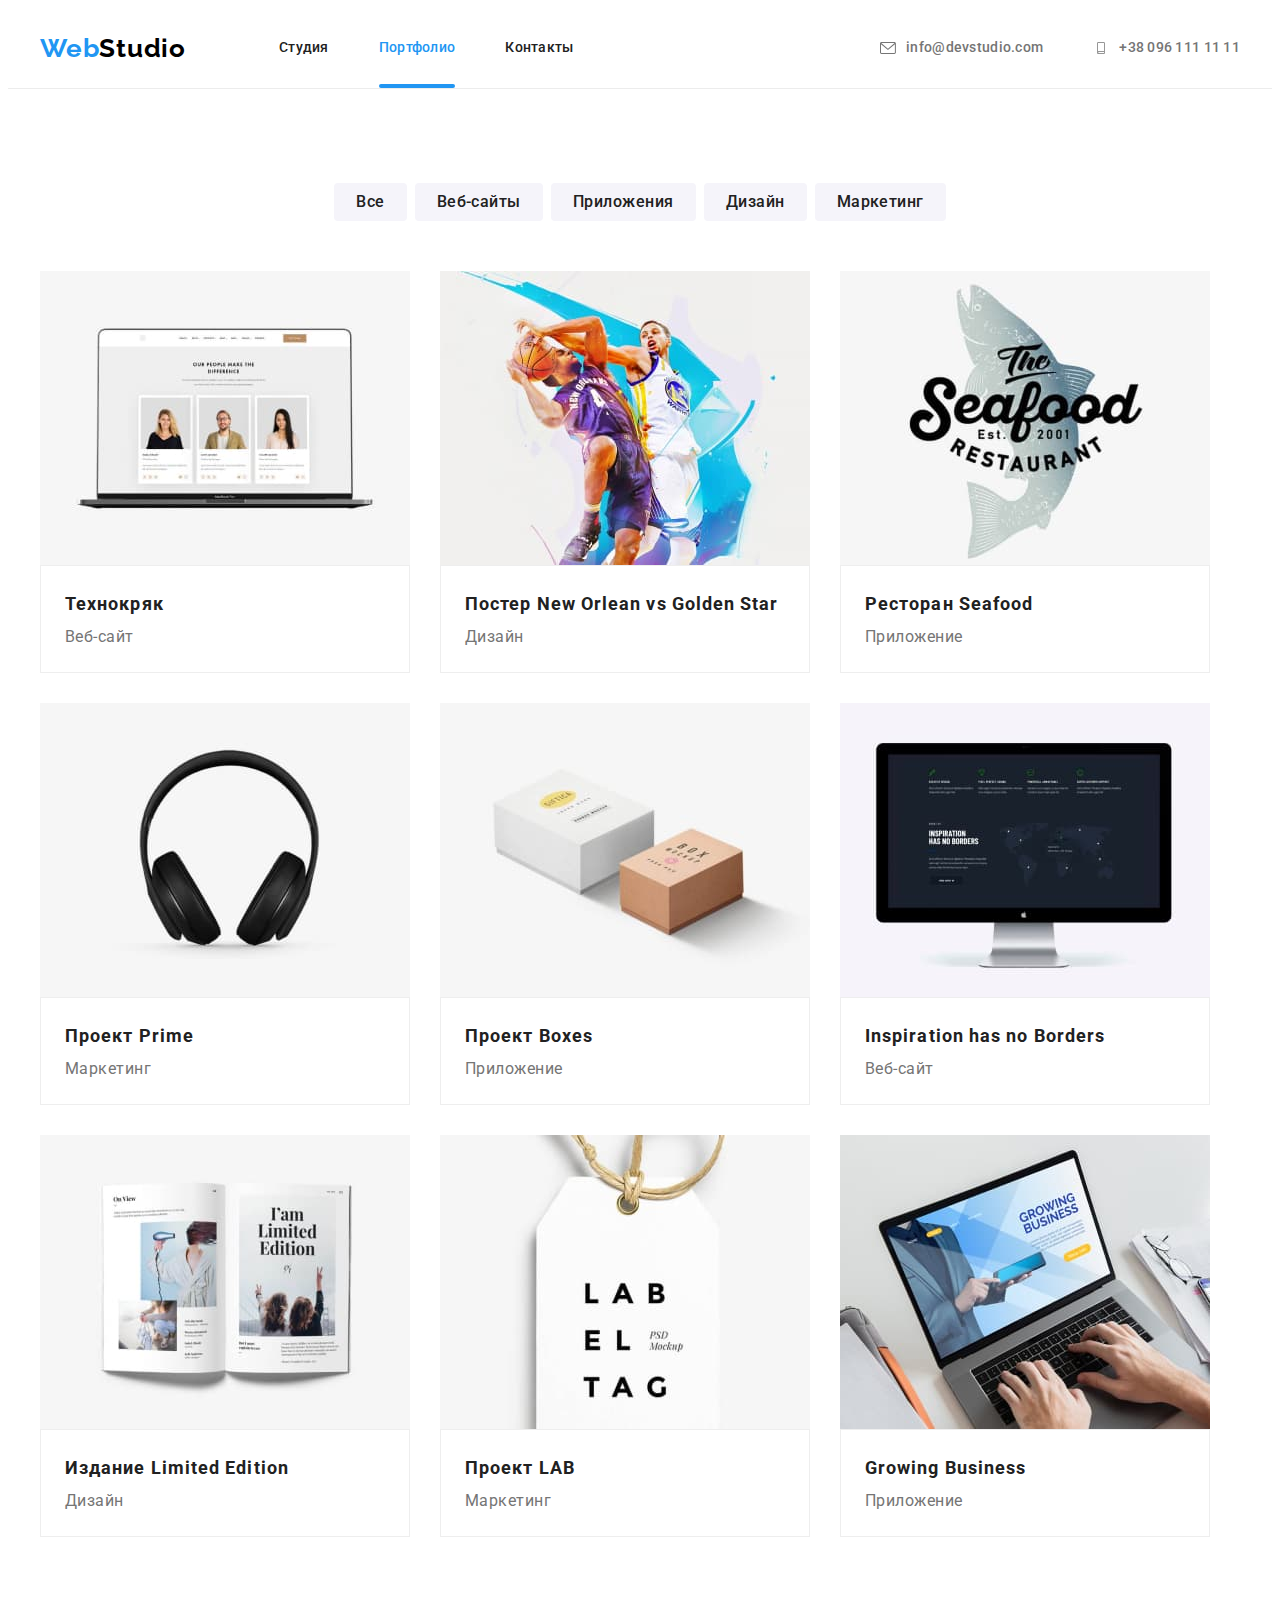
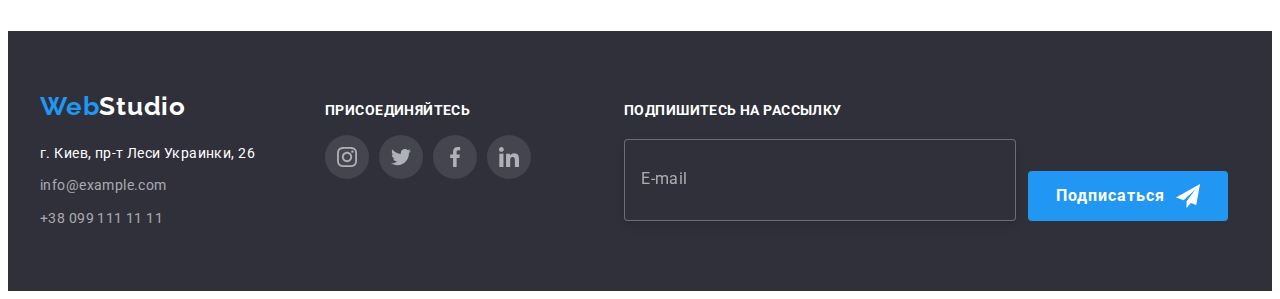
==== commit b464fab6: "Сode refactoring in .scss files" ====
--- a/portfolio.html
+++ b/portfolio.html
@@ -15,7 +15,7 @@
       integrity="sha512-ISS7cAi1PEhQ8jnbJpJZMd29NlhNj4AWYyLOSp2CE/CsHxTCu+r+t0D2yoJudVrd0/8fTVPUVDzY5Tvli75u/g=="
       crossorigin="anonymous"
     />
-    <link rel="stylesheet" href="css/styles.css" />
+    <link rel="stylesheet" href="css/portfolio.min.css" />
   </head>
   <body>
     <!--Header-->
@@ -30,7 +30,7 @@
             <li class="site-nav-list__item">
               <a
                 href="portfolio.html"
-                class="site-nav__link site-nav__link--is-current"
+                class="site-nav__link is-current"
                 >Портфолио</a
               >
             </li>
@@ -41,7 +41,7 @@
         </nav>
         <ul class="contact-list">
           <li class="contact-list__item">
-            <a href="mailto:info@devstudio.com" class="contact-list__mail">
+            <a href="mailto:info@devstudio.com" class="contact-list__link">
               <svg class="contact-list__icon">
                 <use href="./images/sprite.svg#icon-envelope"></use>
               </svg>
@@ -49,7 +49,7 @@
             >
           </li>
           <li class="contact-list__item">
-            <a href="tel:+380961111111" class="contact-list__num"
+            <a href="tel:+380961111111" class="contact-list__link"
               ><svg class="contact-list__icon">
                 <use href="./images/sprite.svg#icon-smartphone"></use>
               </svg>
@@ -349,32 +349,32 @@
             </ul>
           </address>
         </div>
-        <div class="footer__social-links-wrapper">
+        <div>
           <p class="footer__appeal">Присоединяйтесь</p>
-          <ul class="footer__social-list">
+          <ul class="social-links">
             <li class="social-links__item">
-              <a href="#" class="social-links__link"
+              <a href="#" class="social-links__link is-footer"
                 ><svg class="social-links__icon">
                   <use href="./images/sprite.svg#icon-instagram"></use>
                 </svg>
               </a>
             </li>
             <li class="social-links__item">
-              <a href="#" class="social-links__link"
+              <a href="#" class="social-links__link is-footer"
                 ><svg class="social-links__icon">
                   <use href="./images/sprite.svg#icon-twitter"></use>
                 </svg>
               </a>
             </li>
             <li class="social-links__item">
-              <a href="#" class="social-links__link"
+              <a href="#" class="social-links__link is-footer"
                 ><svg class="social-links__icon">
                   <use href="./images/sprite.svg#icon-facebook"></use>
                 </svg>
               </a>
             </li>
             <li class="social-links__item">
-              <a href="#" class="social-links__link"
+              <a href="#" class="social-links__link is-footer"
                 ><svg class="social-links__icon">
                   <use href="./images/sprite.svg#icon-linkedin"></use>
                 </svg>
--- a/css/portfolio.min.css
+++ b/css/portfolio.min.css
@@ -0,0 +1,2 @@
+.visually-hidden{position:absolute;width:1px;height:1px;margin:-1px;border:0;padding:0;white-space:nowrap;clip-path:inset(100%);clip:rect(0 0 0 0);overflow:hidden}:root{--main-font: 'Roboto', sans-serif;--secondary-font: 'Raleway', sans-serif;--main-text-color: #212121;--secondary-text-color: #757575;--accent-color: #2196f3}body{font-family:var(--main-font);font-style:normal;background-color:#ffffff}a{text-decoration:none}ul,ol{list-style-type:none;padding:0;margin:0}h1,h2,h3,h4,h5,h6,p{margin:0}img{display:block}.address{font-style:normal}.container{width:1200px;padding:0 15px;margin:0 auto}.section{padding-top:94px;padding-bottom:94px}.section__title{font-weight:700;font-size:36px;line-height:1.17;text-align:center;letter-spacing:0.03em;color:var(--main-text-color)}.button{min-width:200px;padding:10px 32px;border-radius:4px;cursor:pointer;border:none;font-family:var(--main-font);font-weight:700;font-size:16px;line-height:1.87;text-align:center;letter-spacing:0.06em;color:#ffffff;background-color:var(--accent-color)}.backdrop{position:fixed;top:0;left:0;z-index:100;width:100%;height:100%;background-color:rgba(0,0,0,0.1);opacity:1;visibility:visible;transition:opacity 250ms cubic-bezier(0.4, 0, 0.2, 1)}.backdrop.is-hidden{opacity:0;visibility:hidden;pointer-events:none}.modal{position:absolute;top:50%;left:50%;transform:translate(-50%, -50%);background-color:#ffffff;box-shadow:0px 1px 3px rgba(0,0,0,0.12),0px 1px 1px rgba(0,0,0,0.14),0px 2px 1px rgba(0,0,0,0.2);border-radius:4px;transform:translate(-50%, -50%) scale(1);transition:transform 250ms cubic-bezier(0.4, 0, 0.2, 1)}.backdrop.is-hidden .modal{transform:translate(-50%, -50%) scale(1.2)}.close-btn{position:absolute;top:8px;right:8px;display:flex;justify-content:center;align-items:center;width:30px;height:30px;border:1px solid #afb1b8;background-color:#fff;border-radius:50%;cursor:pointer}.close-btn__icon{fill:#000000;transition:250ms cubic-bezier(0.4, 0, 0.2, 1)}.close-btn:hover .close-btn__icon,.close-btn:focus .close-btn__icon{fill:var(--accent-color)}.submit{filter:drop-shadow(0px 4px 4px rgba(0,0,0,0.25))}.modal__form{padding:40px}.modal__form-appeal{display:inline-block;margin-bottom:12px;font-family:var(--main-font);font-weight:700;font-size:20px;line-height:1.15;text-align:center;letter-spacing:0.03em;color:var(--main-text-color)}.modal__form-field{display:block;margin-bottom:10px}.modal__form-label{display:block;margin-bottom:4px;font-family:var(--main-font);font-weight:400;font-size:12px;line-height:1.17;letter-spacing:0.01em;color:var(--secondary-text-color)}.modal__form-input{display:block;width:100%;height:40px;padding-left:42px;border:1px solid rgba(33,33,33,0.2);border-radius:4px;transition:250ms cubic-bezier(0.4, 0, 0.2, 1)}.modal__form-input:hover,.modal__form-input:focus{outline:none;border:1px solid var(--accent-color)}.modal__form-input-wrapper{position:relative}.modal__form-icon{position:absolute;top:11px;left:12px;fill:var(--main-text-color);transition:fill 250ms cubic-bezier(0.4, 0, 0.2, 1)}.modal__form-input:focus+.modal__form-icon,.modal__form-input:hover+.modal__form-icon{fill:var(--accent-color)}.modal__form-comment{width:100%;height:120px;padding:12px 16px;resize:none;vertical-align:top;border:1px solid rgba(33,33,33,0.2);border-radius:4px;transition:250ms cubic-bezier(0.4, 0, 0.2, 1)}.modal__form-comment::placeholder{font-family:var(--main-font);font-weight:400;font-size:14px;line-height:1.17;letter-spacing:0.01em;color:rgba(117,117,117,0.5)}.submit-wrapper{display:flex;align-items:center;justify-content:center}.modal__form-field.modal__checkbox{display:flex;align-items:center;margin-bottom:30px;padding-right:12px;padding-left:12px}.modal__checkbox-icon{position:absolute;width:16px;height:15px;border:2px solid var(--main-text-color);border-radius:2px}.modal__checkbox:checked+.modal__checkbox-icon{border-color:var(--accent-color);background-image:url("../images/icon_check.svg");box-sizing:contain;background-origin:border-box}.modal__checkbox:focus+.modal__checkbox-icon{outline:2px solid var(--accent-color)}.modal__checkbox-label{display:inline-block;margin-left:23px;font-family:var(--main-font);font-weight:400;font-size:14px;line-height:1.71;letter-spacing:0.03em;color:var(--secondary-text-color)}.modal__checkbox-link{text-decoration-line:underline;color:var(--accent-color);text-decoration-skip-ink:none}.social-links{display:flex;align-items:center;justify-content:center;margin-top:16px}.social-links__link{display:flex;justify-content:center;align-items:center;width:44px;height:44px;border-radius:50%;transition:background-color 250ms cubic-bezier(0.4, 0, 0.2, 1)}.social-links__link.is-footer{background-color:rgba(255,255,255,0.1)}.social-links__link:hover,.social-links__link:focus{background-color:var(--accent-color)}.social-links__item:not(:last-child){margin-right:10px}.social-links__icon{width:20px;height:20px;fill:#afb1b8;transition:fill 250ms cubic-bezier(0.4, 0, 0.2, 1)}.social-links__link:hover .social-links__icon,.social-links__link:focus .social-links__icon{fill:#ffffff}.portfolio-main{border-top:1px solid #ececec}.header .container{display:flex;align-items:center}.header .logo{margin-right:93px}.site-nav{display:flex;align-items:center}.site-nav-list{display:flex;align-items:center}.site-nav-list__item:not(:last-child),.contact-list__item:not(:last-child){margin-right:50px}.logo{font-family:var(--secondary-font);font-weight:700;font-size:26px;line-height:1.19;letter-spacing:0.03em;color:#000000}.logo>span{color:var(--accent-color)}.site-nav__link{display:block;padding-top:32px;padding-bottom:32px;font-weight:500;font-size:14px;line-height:1.14;letter-spacing:0.02em;color:var(--main-text-color);transition:250ms cubic-bezier(0.4, 0, 0.2, 1)}.site-nav__link:hover,.site-nav__link:focus{color:var(--accent-color)}.site-nav__link.is-current{color:var(--accent-color);position:relative}.site-nav__link.is-current::after{content:'';position:absolute;left:0;bottom:0;display:block;width:100%;height:4px;border-radius:2px;background-color:var(--accent-color)}.contact-list{display:flex;align-items:center;margin-left:auto}.contact-list__icon{width:16px;height:12px;margin-right:10px;fill:var(--secondary-text-color);transition:fill 250ms cubic-bezier(0.4, 0, 0.2, 1)}.contact-list__link:hover .contact-list__icon,.contact-list__link:focus .contact-list__icon{fill:var(--accent-color)}.contact-list__link{display:flex;align-items:center;font-weight:500;font-size:14px;line-height:1.14;letter-spacing:0.02em;color:var(--secondary-text-color);transition:250ms cubic-bezier(0.4, 0, 0.2, 1)}.contact-list__link:hover,.contact-list__link:focus{color:var(--accent-color)}.selector__list{display:flex}.selector__list>.selector__list-item:not(:last-child){margin-right:8px}.selector__list-wrapper{display:flex;justify-content:center;margin-bottom:50px}.button-selector{padding:6px 22px;border-radius:4px;border:none;cursor:pointer;font-family:var(--main-font);font-weight:500;font-size:16px;line-height:1.62;text-align:center;letter-spacing:0.03em;color:var(--main-text-color);background-color:#f5f4fa;transition:background-color 250ms cubic-bezier(0.4, 0, 0.2, 1),color 250ms cubic-bezier(0.4, 0, 0.2, 1)}.button-selector:hover,.button-selector:focus{color:#ffffff;background-color:var(--accent-color)}.examples__list{display:flex;flex-wrap:wrap}.examples__list-item{width:370px;margin-right:30px;margin-bottom:30px}.examples__list-item:nth-child(3n){margin-right:0}.examples__list-item:nth-last-child(-n+3){margin-bottom:0}.examples__link:hover,.examples__link:focus{display:block;box-shadow:0px 1px 1px rgba(0,0,0,0.12),0px 4px 4px rgba(0,0,0,0.06),1px 4px 6px rgba(0,0,0,0.16)}.examples__link-wrapper{position:relative;overflow:hidden}.examples__link-overlay{position:absolute;width:100%;height:100%;top:0;left:0;background-color:rgba(33,150,243,0.9);transform:translateY(100%);transition:transform 250ms cubic-bezier(0.4, 0, 0.2, 1)}.examples__link:hover .examples__link-overlay,.examples__link:focus .examples__link-overlay{transform:translateY(0)}.examples__link-text{display:block;padding:63px 24px;font-family:var(--main-font);font-weight:400;font-size:18px;line-height:1.56;letter-spacing:0.03em;color:#ffffff}.examples__title{font-weight:700;font-size:18px;line-height:2;letter-spacing:0.06em;color:var(--main-text-color)}.examples__desc{font-weight:400;font-size:16px;line-height:1.87;letter-spacing:0.03em;color:var(--secondary-text-color)}.examples__description-wrapper{padding:20px 24px;border:1px solid #eeeeee}.footer{padding-top:60px;padding-bottom:60px;background-color:#2f303a}.address__list{padding-top:20px}.address__list>.address__list-item:not(:last-child){margin-bottom:9px}.footer__logo{font-family:var(--secondary-font);font-weight:700;font-size:26px;line-height:1.19;letter-spacing:0.03em;color:#ffffff}.footer__logo>span{color:var(--accent-color)}.address__location{font-family:var(--main-font);font-weight:400;font-size:14px;line-height:1.71;letter-spacing:0.03em;color:#ffffff}.address__info{font-family:var(--main-font);font-weight:400;font-size:14px;line-height:1.71;letter-spacing:0.03em;color:rgba(255,255,255,0.6)}.footer-wrapper{display:flex;align-items:baseline}.footer__contacts-wrapper{margin-right:70px}.footer__social-list{display:flex;padding-top:20px}.footer__social-list .social-links__link{background-color:#fff;transition:background-color 250ms cubic-bezier(0.4, 0, 0.2, 1)}.footer__social-list .social-links__link:hover,.footer__social-list .social-links__link:focus{background-color:var(--accent-color)}.footer__social-list .social-links__icon{fill:#ffffff}.footer__appeal{font-weight:700;font-size:14px;line-height:1.14;letter-spacing:0.03em;text-transform:uppercase;color:#ffffff}.footer__form-wrapper{margin-left:93px;display:flex;align-items:flex-end}.footer__mail{display:block;margin-top:20px;padding:15px 16px;width:358px;height:50px;border:1px solid rgba(255,255,255,0.3);filter:drop-shadow(0px 4px 4px rgba(0,0,0,0.15));border-radius:4px;background-color:#2f303a}.footer__mail::placeholder{font-family:var(--main-font);font-weight:400;font-size:16px;line-height:1.25;letter-spacing:0.03em;color:rgba(255,255,255,0.6)}.footer__btn{margin-left:12px;height:50px;padding:10px 28px;text-align:start}.footer__btn-wrapper{position:relative}.footer__icon-send{position:absolute;top:13px;right:28px}
+/*# sourceMappingURL=portfolio.min.css.map */